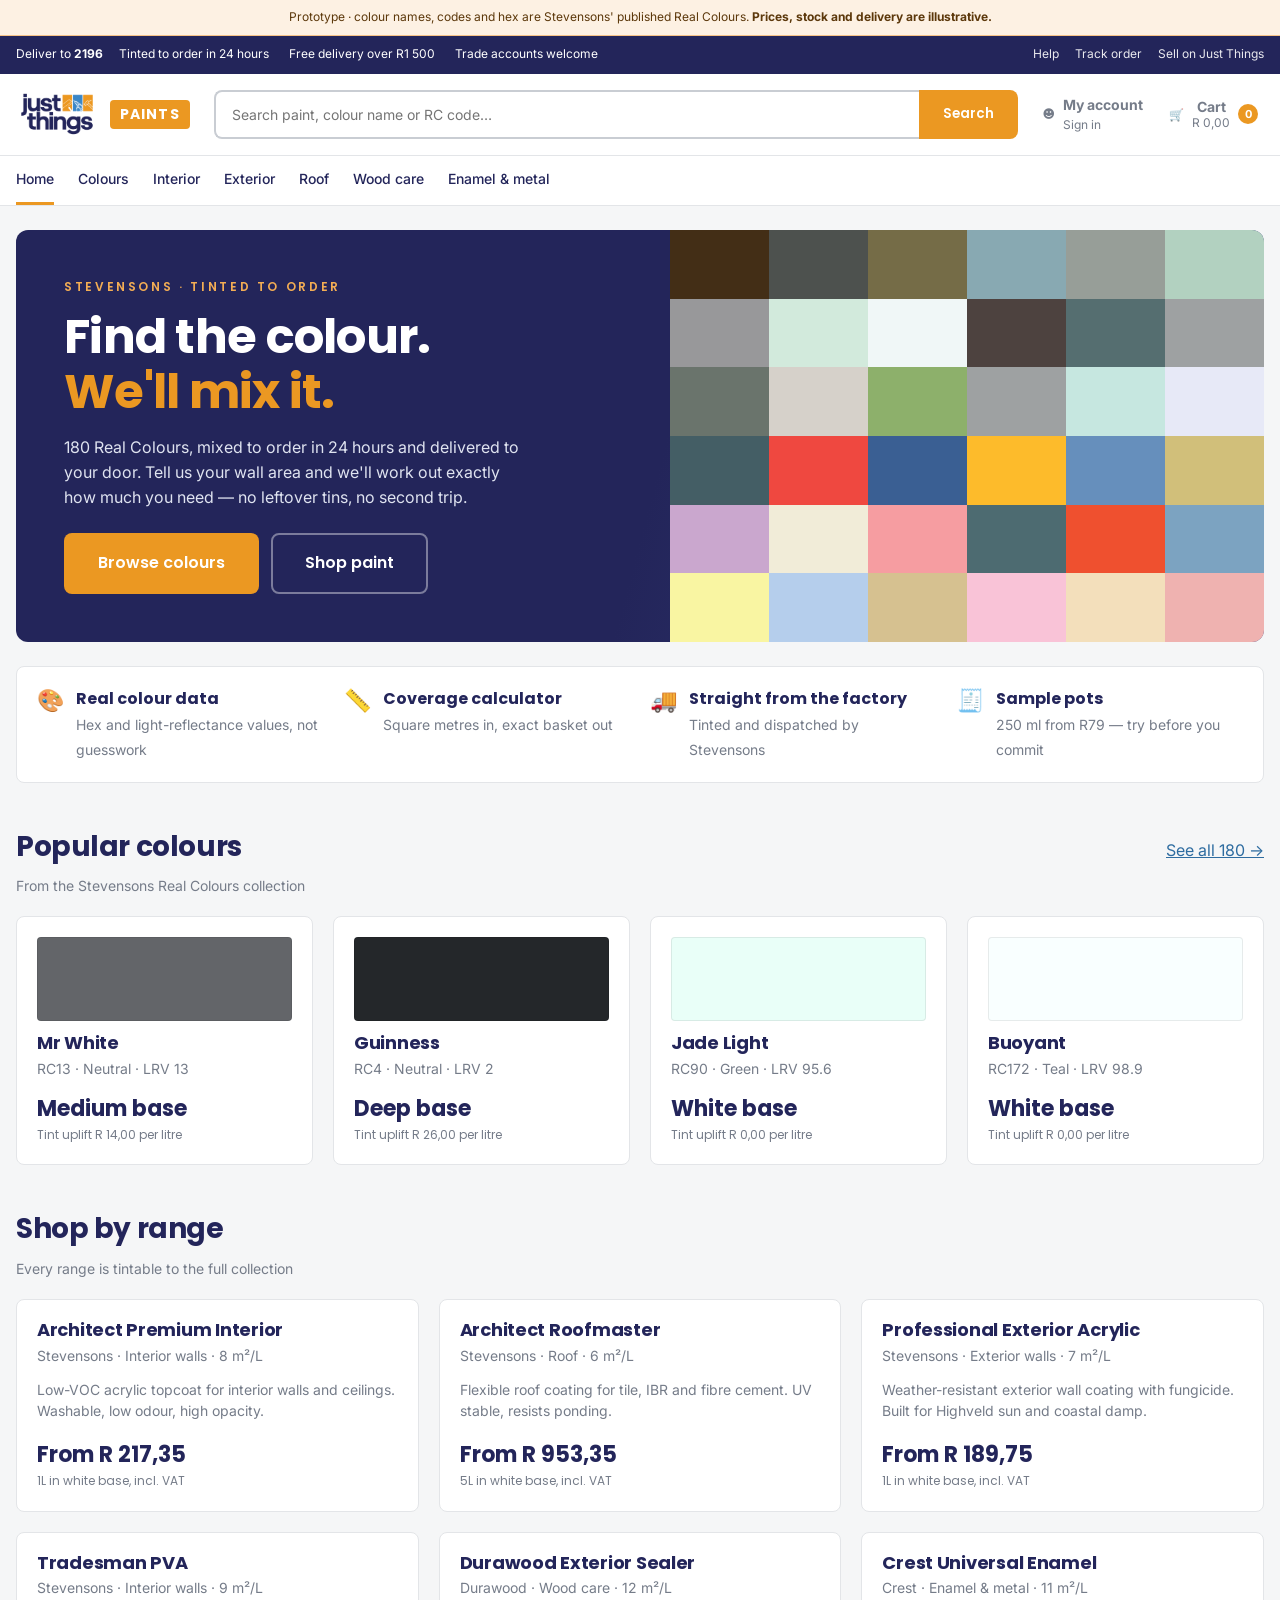
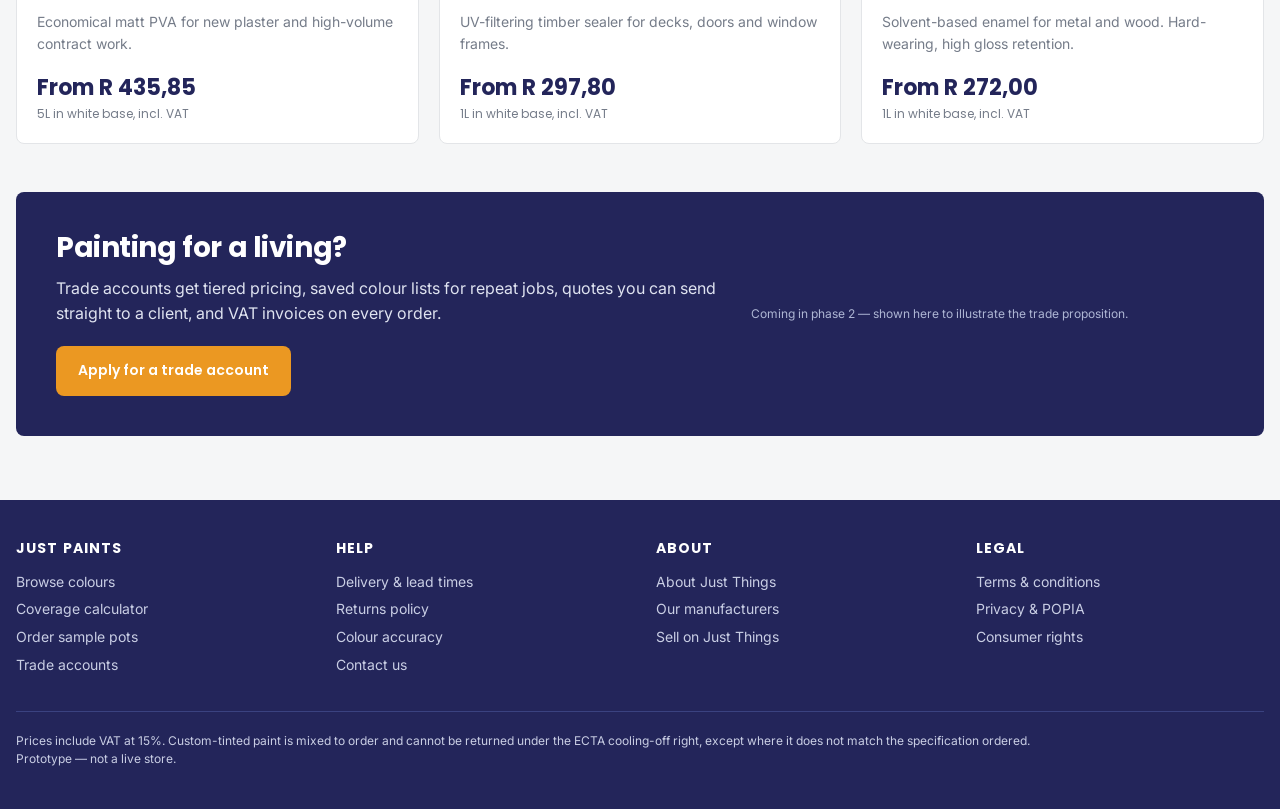
==== prototype/index.html @ ed98efef "Add clickable Just Paints prototype Static storefront, no build step: home, colour browser and a pro" ====
<!DOCTYPE html>
<html lang="en-ZA" data-theme="light">
<head>
<meta charset="utf-8">
<meta name="color-scheme" content="light">
<meta name="viewport" content="width=device-width, initial-scale=1">
<title>Just Paints</title>
<meta name="description" content="Stevensons paint, tinted to order and delivered. Part of Just Things.">
<link rel="preconnect" href="https://fonts.googleapis.com">
<link rel="preconnect" href="https://fonts.gstatic.com" crossorigin>
<link href="https://fonts.googleapis.com/css2?family=Inter:wght@400;500;600&family=Poppins:wght@500;600;700&display=swap" rel="stylesheet">
<link rel="stylesheet" href="css/app.css">
<link rel="stylesheet" href="css/components.css">
</head>
<body>
<div id="jt-header"></div>

<main class="wrap">

  <section class="hero">
    <div class="hero-copy">
      <div class="eyebrow">Stevensons &middot; tinted to order</div>
      <h1>Find the colour.<br><em>We'll mix it.</em></h1>
      <p>180 Real Colours, mixed to order in 24 hours and delivered to your door.
         Tell us your wall area and we'll work out exactly how much you need &mdash;
         no leftover tins, no second trip.</p>
      <div class="row" style="margin-top:var(--jt-space-6)">
        <a class="btn btn-primary btn-lg" href="colours.html">Browse colours</a>
        <a class="btn btn-ghost btn-lg" href="product.html" style="color:#fff;border-color:rgba(255,255,255,.4)">Shop paint</a>
      </div>
    </div>
    <div class="hero-swatches" id="hero-swatches"></div>
  </section>

  <section class="strip">
    <div class="feature"><span class="ico">&#127912;</span><div><strong>Real colour data</strong><span>Hex and light-reflectance values, not guesswork</span></div></div>
    <div class="feature"><span class="ico">&#128207;</span><div><strong>Coverage calculator</strong><span>Square metres in, exact basket out</span></div></div>
    <div class="feature"><span class="ico">&#128666;</span><div><strong>Straight from the factory</strong><span>Tinted and dispatched by Stevensons</span></div></div>
    <div class="feature"><span class="ico">&#129534;</span><div><strong>Sample pots</strong><span>250 ml from R79 &mdash; try before you commit</span></div></div>
  </section>

  <section class="section">
    <div class="section-head">
      <div>
        <h2>Popular colours</h2>
        <p>From the Stevensons Real Colours collection</p>
      </div>
      <a href="colours.html">See all 180 &rarr;</a>
    </div>
    <div class="grid grid-4" id="popular"></div>
  </section>

  <section class="section">
    <div class="section-head">
      <div>
        <h2>Shop by range</h2>
        <p>Every range is tintable to the full collection</p>
      </div>
    </div>
    <div class="grid grid-3" id="ranges"></div>
  </section>

  <section class="section">
    <div class="card" style="background:var(--jt-blue-600);border:0;color:#fff;padding:var(--jt-space-10)">
      <div class="grid" style="grid-template-columns:1.4fr 1fr;gap:var(--jt-space-8);align-items:center">
        <div>
          <h2 style="color:#fff">Painting for a living?</h2>
          <p style="color:#dfe3f0;margin-bottom:var(--jt-space-5)">
            Trade accounts get tiered pricing, saved colour lists for repeat jobs,
            quotes you can send straight to a client, and VAT invoices on every order.
          </p>
          <a class="btn btn-primary" href="#">Apply for a trade account</a>
        </div>
        <div class="xs" style="color:#aeb6d4">
          Coming in phase&nbsp;2 &mdash; shown here to illustrate the trade proposition.
        </div>
      </div>
    </div>
  </section>

</main>

<div id="jt-footer"></div>

<script src="data/colours.js"></script>
<script src="data/catalogue.js"></script>
<script src="js/app.js"></script>
<script>
JT.mount("Home");

// Hero swatch mosaic — a spread across the collection.
(function () {
  const cs = JT.colours();
  const picks = [];
  for (let i = 0; i < 36; i++) picks.push(cs[Math.floor(i * cs.length / 36)]);
  document.getElementById("hero-swatches").innerHTML =
    picks.map(c => `<div style="background:${c.hex}" title="${c.name} ${c.code}"></div>`).join("");
})();

// Popular colours — a hand-picked spread of families.
(function () {
  const wanted = ["RC13", "RC4", "RC90", "RC172", "RC47", "RC120", "RC65", "RC150"];
  const cs = wanted.map(JT.colourByCode).filter(Boolean).slice(0, 4);
  document.getElementById("popular").innerHTML = cs.map(c => `
    <a class="card" href="product.html?colour=${c.code}">
      <div class="tile-swatch" style="background:${c.hex}"></div>
      <h3>${c.name}</h3>
      <p class="meta">${c.code} &middot; ${c.family} &middot; LRV ${c.lrv}</p>
      <div class="price">${JT.BASES[c.tintBase].label}
        <small>Tint uplift ${JT.zar(JT.BASES[c.tintBase].upliftPerLitre)} per litre</small>
      </div>
    </a>`).join("");
})();

// Ranges
(function () {
  document.getElementById("ranges").innerHTML = JT.products().map(p => {
    const pack = p.packs[p.packs.length - 1];
    const from = JT.resolvePrice(p, p.packs[0], p.sheens[0], null);
    return `
    <a class="card" href="product.html?p=${p.id}">
      <h3>${p.name}</h3>
      <p class="meta">${p.brand} &middot; ${p.category} &middot; ${p.coveragePerLitre} m&sup2;/L</p>
      <p class="small muted">${p.blurb}</p>
      <div class="price">From ${JT.zar(from.incVat)}
        <small>${p.packs[0].litres}L in white base, incl. VAT</small>
      </div>
    </a>`;
  }).join("");
})();
</script>
</body>
</html>
---- prototype/css/app.css ----
@import url("tokens.css");

*, *::before, *::after { box-sizing: border-box; }

body {
  margin: 0;
  font-family: var(--jt-font-body);
  font-size: var(--jt-text-base);
  line-height: var(--jt-leading-base);
  color: var(--jt-text);
  background: var(--jt-bg);
  -webkit-font-smoothing: antialiased;
}

h1, h2, h3, h4 {
  font-family: var(--jt-font-display);
  color: var(--jt-text-heading);
  line-height: var(--jt-leading-tight);
  margin: 0 0 var(--jt-space-3);
  letter-spacing: -0.015em;
}
h1 { font-size: var(--jt-text-3xl); }
h2 { font-size: var(--jt-text-2xl); }
h3 { font-size: var(--jt-text-lg); }
p { margin: 0 0 var(--jt-space-4); }
a { color: var(--jt-link); }

.wrap {
  max-width: var(--jt-container);
  margin-inline: auto;
  padding-inline: var(--jt-gutter);
}

/* --- Prototype banner ---------------------------------------------------- */
.proto-note {
  background: var(--jt-gold-50);
  border-bottom: 1px solid var(--jt-gold-200);
  color: var(--jt-gold-800);
  font-size: var(--jt-text-xs);
  padding: var(--jt-space-2) var(--jt-gutter);
  text-align: center;
}

/* --- Header -------------------------------------------------------------- */
.utility {
  background: var(--jt-blue-600);
  color: #fff;
  font-size: var(--jt-text-xs);
}
.utility .wrap { display: flex; gap: var(--jt-space-4); align-items: center; min-height: 38px; flex-wrap: wrap; }
.utility .spacer { margin-left: auto; }
.utility a { color: #fff; text-decoration: none; opacity: .9; }
.utility a:hover { opacity: 1; text-decoration: underline; }
.utility .promo { display: flex; gap: var(--jt-space-5); }

.masthead { background: var(--jt-surface); border-bottom: 1px solid var(--jt-border); }
.masthead .wrap {
  display: flex; align-items: center; gap: var(--jt-space-6);
  padding-block: var(--jt-space-4);
}
.brand { display: flex; align-items: center; gap: var(--jt-space-3); text-decoration: none; flex-shrink: 0; }
.brand img { height: 46px; width: auto; display: block; }
.brand .vertical {
  font-family: var(--jt-font-display); font-weight: 700; font-size: var(--jt-text-sm);
  letter-spacing: .08em; text-transform: uppercase;
  background: var(--jt-gold-400); color: #fff;
  padding: 4px 10px; border-radius: var(--jt-radius-sm);
}

.searchbar { flex: 1; display: flex; min-width: 220px; }
.searchbar input {
  flex: 1; border: 2px solid var(--jt-border-strong); border-right: 0;
  border-radius: var(--jt-radius) 0 0 var(--jt-radius);
  padding: var(--jt-space-3) var(--jt-space-4); font: inherit; font-size: var(--jt-text-sm);
  background: var(--jt-surface); color: var(--jt-text);
}
.searchbar input:focus { outline: 2px solid var(--jt-azure-400); outline-offset: -2px; }
.searchbar button {
  border: 0; background: var(--jt-gold-400); color: #fff; font-weight: 600;
  padding-inline: var(--jt-space-6); border-radius: 0 var(--jt-radius) var(--jt-radius) 0;
  cursor: pointer; font-family: var(--jt-font-display);
}
.searchbar button:hover { background: var(--jt-gold-500); }

.masthead-actions { display: flex; gap: var(--jt-space-5); align-items: center; }
.act { display: flex; gap: var(--jt-space-2); align-items: center; text-decoration: none; color: var(--jt-text); font-size: var(--jt-text-sm); background: none; border: 0; cursor: pointer; font-family: inherit; }
.act strong { display: block; font-size: var(--jt-text-sm); }
.act span { display: block; font-size: var(--jt-text-xs); color: var(--jt-text-muted); }
.act .pill {
  background: var(--jt-gold-400); color: #fff; border-radius: var(--jt-radius-pill);
  min-width: 20px; height: 20px; display: grid; place-items: center;
  font-size: 11px; font-weight: 700; padding-inline: 5px;
}

.mainnav { background: var(--jt-surface); border-bottom: 1px solid var(--jt-border); }
.mainnav .wrap { display: flex; gap: var(--jt-space-6); overflow-x: auto; }
.mainnav a {
  text-decoration: none; color: var(--jt-blue-600); font-weight: 500;
  padding-block: var(--jt-space-3); white-space: nowrap; font-size: var(--jt-text-sm);
  border-bottom: 3px solid transparent;
}
.mainnav a:hover, .mainnav a[aria-current] { border-bottom-color: var(--jt-gold-400); }

/* --- Buttons ------------------------------------------------------------- */
.btn {
  display: inline-flex; align-items: center; justify-content: center; gap: var(--jt-space-2);
  font-family: var(--jt-font-display); font-weight: 600; font-size: var(--jt-text-sm);
  padding: var(--jt-space-3) var(--jt-space-5); border-radius: var(--jt-radius);
  border: 2px solid transparent; cursor: pointer; text-decoration: none;
  transition: background var(--jt-duration) var(--jt-ease);
}
.btn-primary { background: var(--jt-gold-400); color: #fff; }
.btn-primary:hover { background: var(--jt-gold-500); }
.btn-secondary { background: var(--jt-blue-600); color: #fff; }
.btn-secondary:hover { background: var(--jt-blue-700); }
.btn-ghost { background: transparent; color: var(--jt-blue-600); border-color: var(--jt-border-strong); }
.btn-ghost:hover { border-color: var(--jt-blue-600); }
.btn-lg { font-size: var(--jt-text-base); padding: var(--jt-space-4) var(--jt-space-8); }
.btn-block { width: 100%; }
.btn:disabled { opacity: .45; cursor: not-allowed; }

/* --- Hero ---------------------------------------------------------------- */
.hero {
  background: linear-gradient(105deg, var(--jt-blue-600) 0%, var(--jt-blue-600) 52%, var(--jt-blue-500) 100%);
  color: #fff; border-radius: var(--jt-radius-lg); overflow: hidden;
  margin-block: var(--jt-space-6);
  display: grid; grid-template-columns: 1.1fr 1fr; align-items: stretch;
}
.hero-copy { padding: var(--jt-space-12); align-self: center; }
.hero .eyebrow {
  color: var(--jt-gold-300); font-family: var(--jt-font-display); font-weight: 600;
  letter-spacing: .22em; text-transform: uppercase; font-size: var(--jt-text-xs);
  margin-bottom: var(--jt-space-3);
}
.hero h1 { color: #fff; font-size: var(--jt-text-4xl); margin-bottom: var(--jt-space-4); }
.hero h1 em { color: var(--jt-gold-400); font-style: normal; }
.hero p { color: #dfe3f0; max-width: 46ch; }
.hero-swatches { display: grid; grid-template-columns: repeat(6, 1fr); min-height: 340px; }
.hero-swatches div { min-height: 48px; }

/* --- Cards / grid --------------------------------------------------------- */
.section { margin-block: var(--jt-space-12); }
.section-head { display: flex; align-items: baseline; justify-content: space-between; gap: var(--jt-space-4); margin-bottom: var(--jt-space-5); flex-wrap: wrap; }
.section-head p { color: var(--jt-text-muted); margin: 0; font-size: var(--jt-text-sm); }

.grid { display: grid; gap: var(--jt-space-5); }
.grid-3 { grid-template-columns: repeat(3, 1fr); }
.grid-4 { grid-template-columns: repeat(4, 1fr); }

.card {
  background: var(--jt-surface); border: 1px solid var(--jt-border);
  border-radius: var(--jt-radius); padding: var(--jt-space-5);
  text-decoration: none; color: inherit; display: block;
  transition: box-shadow var(--jt-duration) var(--jt-ease), border-color var(--jt-duration) var(--jt-ease);
}
a.card:hover { box-shadow: var(--jt-shadow); border-color: var(--jt-border-strong); }
.card h3 { margin-bottom: var(--jt-space-1); }
.card .meta { color: var(--jt-text-muted); font-size: var(--jt-text-sm); margin: 0 0 var(--jt-space-3); }
.card .price { font-family: var(--jt-font-display); font-weight: 700; font-size: var(--jt-text-xl); color: var(--jt-blue-600); }
.card .price small { font-weight: 400; font-size: var(--jt-text-xs); color: var(--jt-text-muted); display: block; }

.tile-swatch { height: 84px; border-radius: var(--jt-radius-sm); margin-bottom: var(--jt-space-3); border: 1px solid rgb(0 0 0 / .08); }

.feature { display: flex; gap: var(--jt-space-3); align-items: flex-start; }
.feature .ico { font-size: 22px; line-height: 1.2; }
.feature strong { display: block; font-family: var(--jt-font-display); color: var(--jt-blue-600); }
.feature span { font-size: var(--jt-text-sm); color: var(--jt-text-muted); }

.strip {
  background: var(--jt-surface); border: 1px solid var(--jt-border);
  border-radius: var(--jt-radius); padding: var(--jt-space-5);
  display: grid; grid-template-columns: repeat(4, 1fr); gap: var(--jt-space-5);
}

/* --- Footer --------------------------------------------------------------- */
footer.site { background: var(--jt-blue-600); color: #c9cee4; margin-top: var(--jt-space-16); padding-block: var(--jt-space-10); font-size: var(--jt-text-sm); }
footer.site h4 { color: #fff; font-size: var(--jt-text-sm); text-transform: uppercase; letter-spacing: .08em; }
footer.site a { color: #c9cee4; text-decoration: none; display: block; padding-block: 3px; }
footer.site a:hover { color: #fff; }
footer.site .cols { display: grid; grid-template-columns: repeat(4, 1fr); gap: var(--jt-space-8); }
footer.site .legal { border-top: 1px solid var(--jt-blue-500); margin-top: var(--jt-space-8); padding-top: var(--jt-space-5); font-size: var(--jt-text-xs); }

/* --- Utility -------------------------------------------------------------- */
.muted { color: var(--jt-text-muted); }
.small { font-size: var(--jt-text-sm); }
.xs { font-size: var(--jt-text-xs); }
.stack > * + * { margin-top: var(--jt-space-4); }
.row { display: flex; gap: var(--jt-space-3); align-items: center; flex-wrap: wrap; }

.badge {
  display: inline-flex; align-items: center; gap: 6px;
  font-size: var(--jt-text-xs); font-weight: 600;
  padding: 3px 9px; border-radius: var(--jt-radius-pill);
}
.badge-warn { background: var(--jt-gold-50); color: var(--jt-gold-800); border: 1px solid var(--jt-gold-200); }
.badge-ok { background: #e7f5ed; color: #14663a; border: 1px solid #b7e0c8; }
.badge-info { background: var(--jt-azure-50); color: var(--jt-azure-600); border: 1px solid var(--jt-azure-200); }

@media (max-width: 1000px) {
  .grid-4 { grid-template-columns: repeat(2, 1fr); }
  .grid-3 { grid-template-columns: repeat(2, 1fr); }
  .hero { grid-template-columns: 1fr; }
  .hero-copy { padding: var(--jt-space-8); }
  .strip { grid-template-columns: repeat(2, 1fr); }
  footer.site .cols { grid-template-columns: repeat(2, 1fr); }
}
@media (max-width: 640px) {
  .grid-4, .grid-3 { grid-template-columns: 1fr; }
  .hero h1 { font-size: var(--jt-text-2xl); }
  .masthead .wrap { flex-wrap: wrap; }
  .masthead-actions { order: 2; margin-left: auto; }
  .searchbar { order: 3; flex-basis: 100%; }
  .utility .promo { display: none; }
  .hero-swatches { min-height: 160px; }
}
---- prototype/css/components.css ----
/* Cart drawer, colour browser and product configurator */

/* --- Cart drawer ---------------------------------------------------------- */
#cart-backdrop {
  position: fixed; inset: 0; background: rgb(20 23 27 / .45); z-index: 40;
}
#cart-drawer {
  position: fixed; top: 0; right: 0; bottom: 0; width: min(420px, 100vw);
  background: var(--jt-surface); z-index: 50; display: flex; flex-direction: column;
  box-shadow: var(--jt-shadow-lg);
}
#cart-drawer[hidden], #cart-backdrop[hidden] { display: none; }
.cart-head {
  display: flex; align-items: center; justify-content: space-between;
  padding: var(--jt-space-5); border-bottom: 1px solid var(--jt-border);
}
.cart-head h3 { margin: 0; }
.cart-close {
  background: none; border: 0; font-size: 28px; line-height: 1;
  color: var(--jt-text-muted); cursor: pointer; padding: 0 var(--jt-space-2);
}
#cart-body { flex: 1; overflow-y: auto; }
.cart-line {
  display: flex; gap: var(--jt-space-3); padding: var(--jt-space-4) var(--jt-space-5);
  border-bottom: 1px solid var(--jt-border);
}
.cart-sw {
  width: 44px; height: 44px; border-radius: var(--jt-radius-sm);
  border: 1px solid rgb(0 0 0 / .12); flex-shrink: 0;
}
.cart-foot { padding: var(--jt-space-5); border-top: 1px solid var(--jt-border); }
.cart-foot .row { margin-bottom: var(--jt-space-2); }
.linkish {
  background: none; border: 0; color: var(--jt-link); cursor: pointer;
  padding: 0; text-decoration: underline; font-family: inherit;
}

/* --- Colour browser ------------------------------------------------------- */
.colour-layout { display: grid; grid-template-columns: var(--jt-sidebar) 1fr; gap: var(--jt-space-8); align-items: start; }
.filters {
  background: var(--jt-surface); border: 1px solid var(--jt-border);
  border-radius: var(--jt-radius); padding: var(--jt-space-5);
  position: sticky; top: var(--jt-space-4);
}
.filters h4 { font-size: var(--jt-text-xs); text-transform: uppercase; letter-spacing: .08em; color: var(--jt-text-muted); margin-bottom: var(--jt-space-3); }
.filters + * { min-width: 0; }
.filter-group { margin-bottom: var(--jt-space-6); }
.chip {
  display: inline-flex; align-items: center; gap: 6px;
  border: 1px solid var(--jt-border-strong); background: var(--jt-surface);
  border-radius: var(--jt-radius-pill); padding: 5px 11px;
  font-size: var(--jt-text-xs); cursor: pointer; margin: 0 4px 6px 0;
  font-family: inherit; color: var(--jt-text);
}
.chip[aria-pressed="true"] { background: var(--jt-blue-600); border-color: var(--jt-blue-600); color: #fff; }
.chip .dot { width: 10px; height: 10px; border-radius: 50%; border: 1px solid rgb(0 0 0 / .15); }

.swatch-grid { display: grid; grid-template-columns: repeat(auto-fill, minmax(150px, 1fr)); gap: var(--jt-space-4); }
.swatch {
  border: 0; padding: 0; background: none; cursor: pointer; text-align: left;
  border-radius: var(--jt-radius); overflow: hidden; font-family: inherit;
  box-shadow: 0 0 0 1px var(--jt-border);
  transition: transform var(--jt-duration) var(--jt-ease), box-shadow var(--jt-duration) var(--jt-ease);
}
.swatch:hover { transform: translateY(-2px); box-shadow: var(--jt-shadow); }
.swatch .fill { height: 108px; display: flex; align-items: flex-end; padding: var(--jt-space-2); }
.swatch .lrv { font-size: 10px; opacity: .75; letter-spacing: .04em; }
.swatch .label { background: var(--jt-surface); padding: var(--jt-space-3); }
.swatch .label strong { display: block; font-size: var(--jt-text-sm); color: var(--jt-text-heading); font-family: var(--jt-font-display); }
.swatch .label span { font-size: var(--jt-text-xs); color: var(--jt-text-muted); }

.rangebar { display: flex; align-items: center; gap: var(--jt-space-3); }
.rangebar input[type="range"] { flex: 1; }

.search-input {
  width: 100%; border: 2px solid var(--jt-border-strong); border-radius: var(--jt-radius);
  padding: var(--jt-space-3); font: inherit; font-size: var(--jt-text-sm);
  background: var(--jt-surface); color: var(--jt-text);
}
.search-input:focus { outline: 2px solid var(--jt-azure-400); outline-offset: -2px; }

/* --- Product page --------------------------------------------------------- */
.pdp { display: grid; grid-template-columns: 1.05fr 1fr; gap: var(--jt-space-10); align-items: start; }
.tin {
  border-radius: var(--jt-radius-lg); overflow: hidden; border: 1px solid var(--jt-border);
  background: var(--jt-surface);
}
.tin .preview {
  aspect-ratio: 4 / 3; display: grid; place-items: center; position: relative;
  transition: background var(--jt-duration) var(--jt-ease);
}
.tin .preview .can {
  width: 46%; aspect-ratio: 3 / 4; border-radius: 10px;
  background: rgb(255 255 255 / .92); box-shadow: 0 12px 34px rgb(0 0 0 / .22);
  display: flex; flex-direction: column; justify-content: space-between; padding: 14px;
}
.tin .preview .can .lid { height: 14px; border-radius: 4px; }
.tin .preview .can .face { font-family: var(--jt-font-display); color: var(--jt-blue-600); }
.tin .preview .can .face b { display: block; font-size: 15px; line-height: 1.2; }
.tin .preview .can .face span { font-size: 11px; color: var(--jt-text-muted); }
.tin .caption { padding: var(--jt-space-4); border-top: 1px solid var(--jt-border); }

.opts { display: flex; gap: var(--jt-space-2); flex-wrap: wrap; }
.opt {
  border: 2px solid var(--jt-border); background: var(--jt-surface);
  border-radius: var(--jt-radius); padding: var(--jt-space-3) var(--jt-space-4);
  cursor: pointer; font-family: var(--jt-font-display); font-size: var(--jt-text-sm);
  color: var(--jt-text); min-width: 78px; text-align: center;
}
.opt small { display: block; font-family: var(--jt-font-body); font-weight: 400; font-size: var(--jt-text-xs); color: var(--jt-text-muted); }
.opt[aria-pressed="true"] { border-color: var(--jt-blue-600); background: var(--jt-blue-50); }
.opt:hover { border-color: var(--jt-border-strong); }

.field-label {
  font-family: var(--jt-font-display); font-weight: 600; font-size: var(--jt-text-sm);
  color: var(--jt-text-heading); display: block; margin-bottom: var(--jt-space-2);
}

.colour-picker {
  display: flex; align-items: center; gap: var(--jt-space-4);
  border: 2px solid var(--jt-border); border-radius: var(--jt-radius);
  padding: var(--jt-space-3); background: var(--jt-surface); width: 100%;
  cursor: pointer; font-family: inherit; text-align: left; color: var(--jt-text);
}
.colour-picker:hover { border-color: var(--jt-border-strong); }
.colour-picker .sw { width: 52px; height: 52px; border-radius: var(--jt-radius-sm); border: 1px solid rgb(0 0 0 / .12); flex-shrink: 0; }
.colour-picker .name { flex: 1; }
.colour-picker .name strong { display: block; font-family: var(--jt-font-display); }

.pricebox {
  background: var(--jt-surface); border: 1px solid var(--jt-border);
  border-radius: var(--jt-radius); padding: var(--jt-space-5);
}
.pricebox .big {
  font-family: var(--jt-font-display); font-weight: 700; font-size: var(--jt-text-3xl);
  color: var(--jt-blue-600); line-height: 1.1;
}
.breakdown { width: 100%; border-collapse: collapse; font-size: var(--jt-text-sm); margin-top: var(--jt-space-3); }
.breakdown td { padding: 5px 0; color: var(--jt-text-muted); }
.breakdown td:last-child { text-align: right; color: var(--jt-text); font-variant-numeric: tabular-nums; }
.breakdown tr.total td { border-top: 1px solid var(--jt-border); padding-top: var(--jt-space-3); font-weight: 600; color: var(--jt-text); }

.calc {
  background: var(--jt-azure-50); border: 1px solid var(--jt-azure-200);
  border-radius: var(--jt-radius); padding: var(--jt-space-5);
}
.calc h3 { color: var(--jt-azure-600); }
.calc-inputs { display: grid; grid-template-columns: 1fr 1fr; gap: var(--jt-space-3); }
.calc input, .calc select {
  width: 100%; border: 1px solid var(--jt-azure-200); border-radius: var(--jt-radius-sm);
  padding: var(--jt-space-2) var(--jt-space-3); font: inherit; font-size: var(--jt-text-sm);
  background: #fff; color: var(--jt-n-800);
}
.calc-result {
  background: #fff; border-radius: var(--jt-radius-sm); padding: var(--jt-space-4);
  margin-top: var(--jt-space-4); font-size: var(--jt-text-sm); color: var(--jt-n-800);
}
.calc-result strong { font-family: var(--jt-font-display); }

/* --- Colour modal ---------------------------------------------------------- */
#colour-modal {
  position: fixed; inset: 0; z-index: 60; display: grid; place-items: center;
  padding: var(--jt-gutter); background: rgb(20 23 27 / .5);
}
#colour-modal[hidden] { display: none; }
.modal-panel {
  background: var(--jt-surface); border-radius: var(--jt-radius-lg);
  width: min(960px, 100%); max-height: 88vh; display: flex; flex-direction: column;
  box-shadow: var(--jt-shadow-lg); overflow: hidden;
}
.modal-head { padding: var(--jt-space-5); border-bottom: 1px solid var(--jt-border); display: flex; gap: var(--jt-space-4); align-items: center; }
.modal-body { overflow-y: auto; padding: var(--jt-space-5); }

@media (max-width: 1000px) {
  .pdp { grid-template-columns: 1fr; }
  .colour-layout { grid-template-columns: 1fr; }
  .filters { position: static; }
}
@media (max-width: 640px) {
  .calc-inputs { grid-template-columns: 1fr; }
  .swatch-grid { grid-template-columns: repeat(auto-fill, minmax(120px, 1fr)); }
}
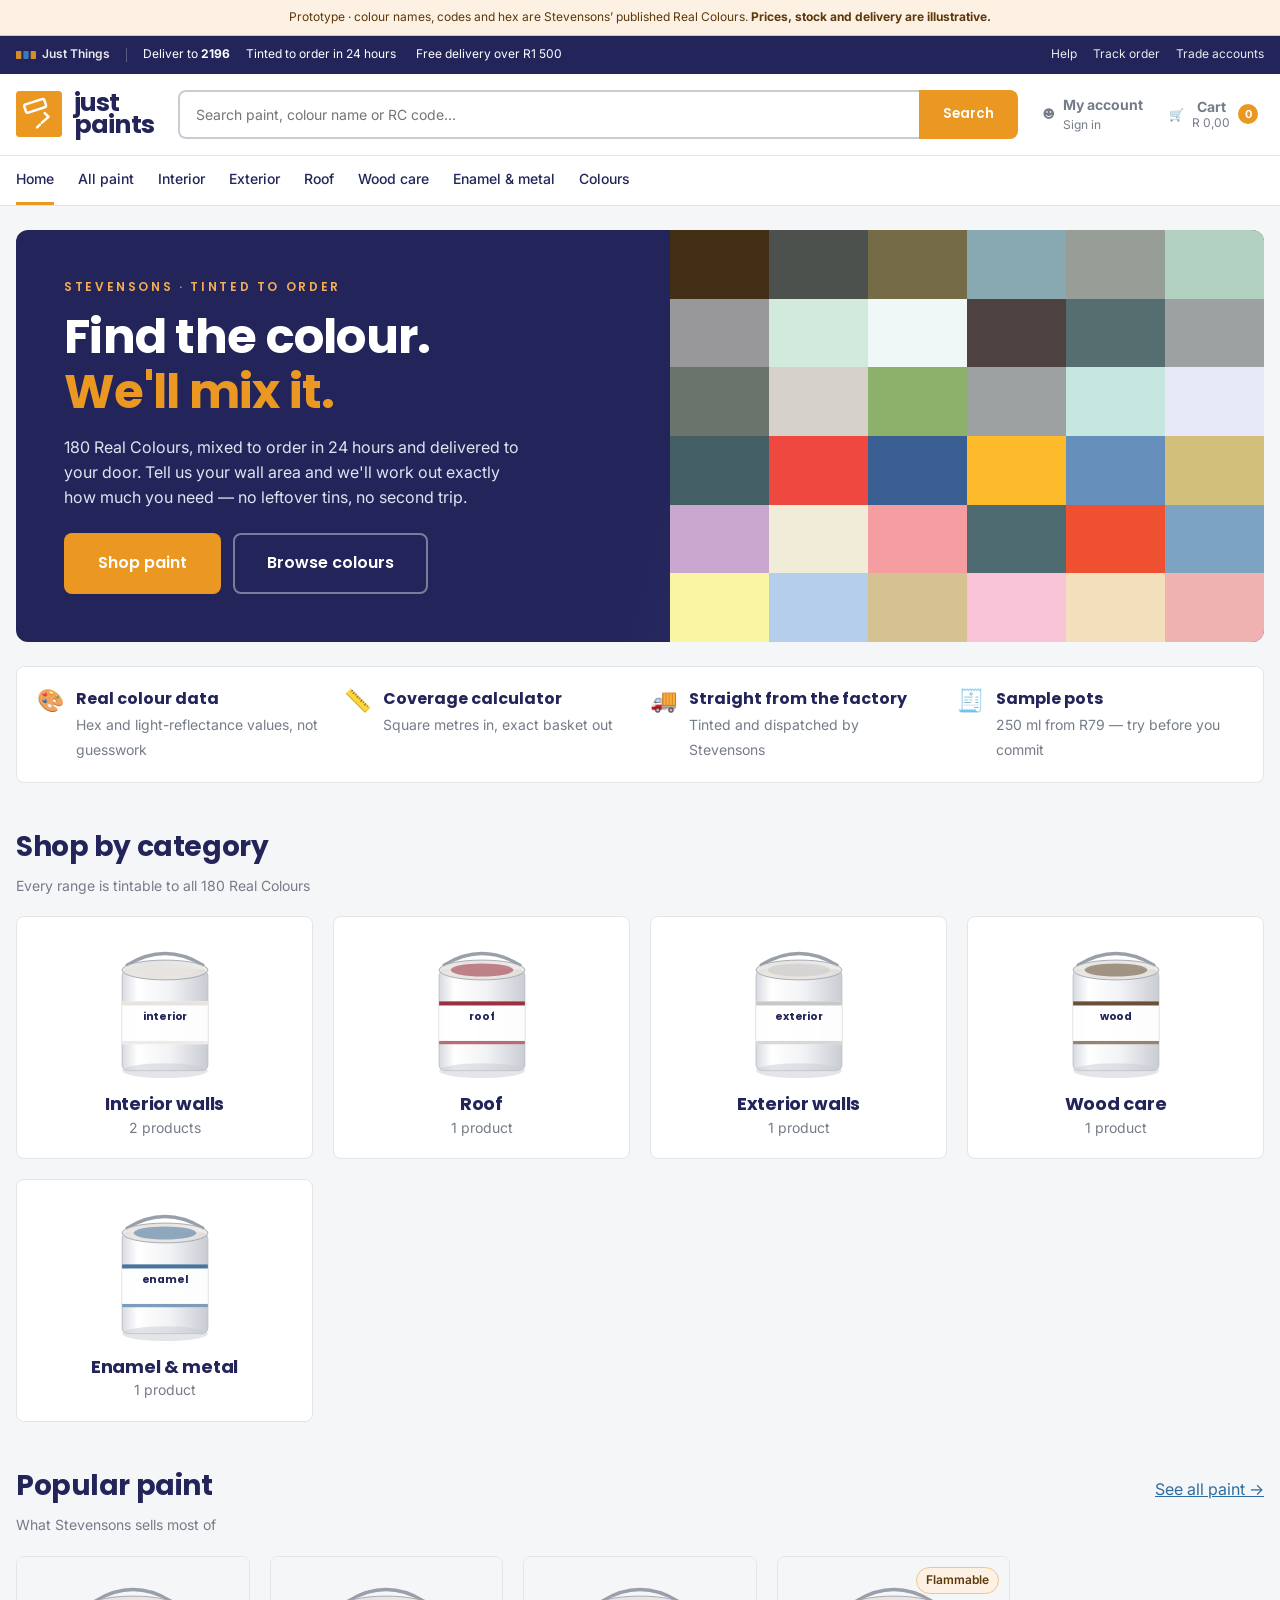
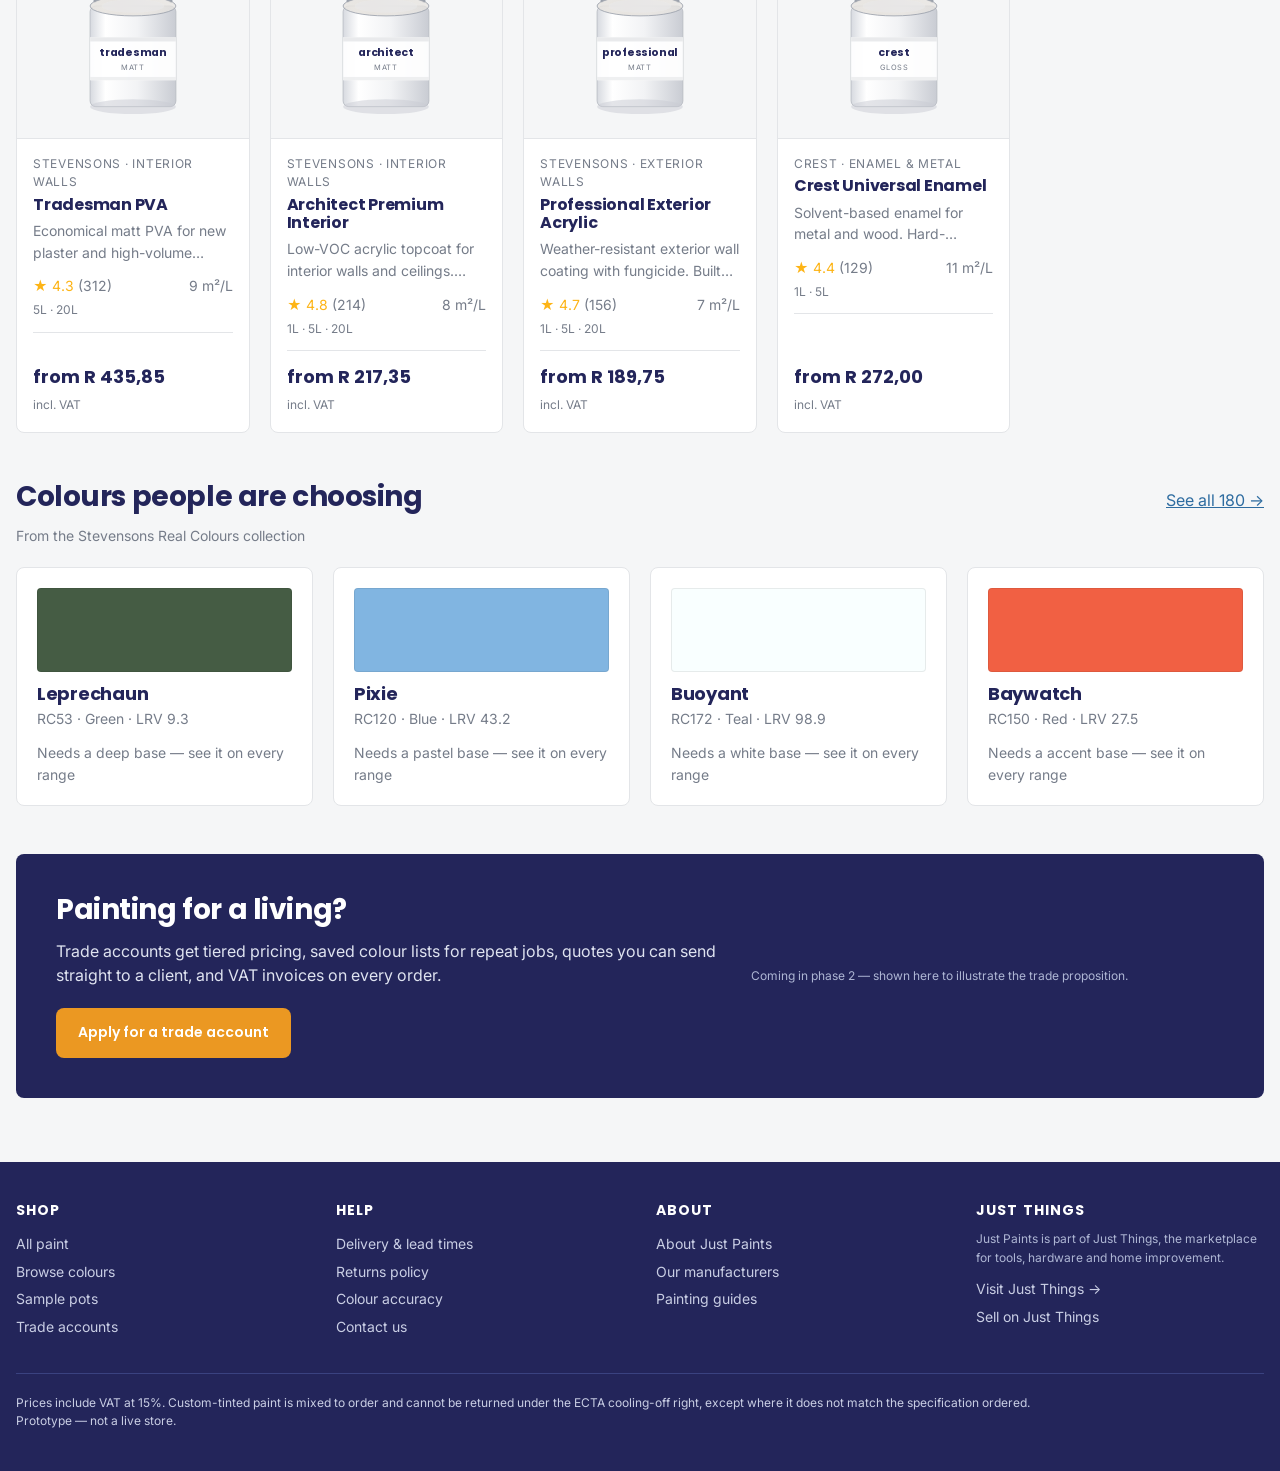
==== commit 6304343f: "Give Just Paints its own identity and add a real product catalogue Just Paints is a storefront brand" ====
--- a/prototype/index.html
+++ b/prototype/index.html
@@ -25,8 +25,8 @@
          Tell us your wall area and we'll work out exactly how much you need &mdash;
          no leftover tins, no second trip.</p>
       <div class="row" style="margin-top:var(--jt-space-6)">
-        <a class="btn btn-primary btn-lg" href="colours.html">Browse colours</a>
-        <a class="btn btn-ghost btn-lg" href="product.html" style="color:#fff;border-color:rgba(255,255,255,.4)">Shop paint</a>
+        <a class="btn btn-primary btn-lg" href="products.html">Shop paint</a>
+        <a class="btn btn-ghost btn-lg" href="colours.html" style="color:#fff;border-color:rgba(255,255,255,.4)">Browse colours</a>
       </div>
     </div>
     <div class="hero-swatches" id="hero-swatches"></div>
@@ -42,22 +42,33 @@
   <section class="section">
     <div class="section-head">
       <div>
-        <h2>Popular colours</h2>
+        <h2>Shop by category</h2>
+        <p>Every range is tintable to all 180 Real Colours</p>
+      </div>
+    </div>
+    <div class="grid grid-4" id="categories"></div>
+  </section>
+
+  <section class="section">
+    <div class="section-head">
+      <div>
+        <h2>Popular paint</h2>
+        <p>What Stevensons sells most of</p>
+      </div>
+      <a href="products.html">See all paint &rarr;</a>
+    </div>
+    <div class="product-grid" id="featured"></div>
+  </section>
+
+  <section class="section">
+    <div class="section-head">
+      <div>
+        <h2>Colours people are choosing</h2>
         <p>From the Stevensons Real Colours collection</p>
       </div>
       <a href="colours.html">See all 180 &rarr;</a>
     </div>
     <div class="grid grid-4" id="popular"></div>
-  </section>
-
-  <section class="section">
-    <div class="section-head">
-      <div>
-        <h2>Shop by range</h2>
-        <p>Every range is tintable to the full collection</p>
-      </div>
-    </div>
-    <div class="grid grid-3" id="ranges"></div>
   </section>
 
   <section class="section">
@@ -97,36 +108,44 @@
     picks.map(c => `<div style="background:${c.hex}" title="${c.name} ${c.code}"></div>`).join("");
 })();
 
-// Popular colours — a hand-picked spread of families.
+// Categories, each illustrated with a tin in a representative colour.
 (function () {
-  const wanted = ["RC13", "RC4", "RC90", "RC172", "RC47", "RC120", "RC65", "RC150"];
-  const cs = wanted.map(JT.colourByCode).filter(Boolean).slice(0, 4);
+  const swatch = { "Interior walls": "RC75", "Exterior walls": "RC85", "Roof": "RC140",
+                   "Wood care": "RC19", "Enamel & metal": "RC102" };
+  document.getElementById("categories").innerHTML = JT.categories().map(cat => {
+    const count = JT.products().filter(p => p.category === cat).length;
+    const c = JT.colourByCode(swatch[cat]);
+    return `
+    <a class="card" href="products.html?category=${encodeURIComponent(cat)}" style="text-align:center">
+      <div style="display:grid;place-items:center;margin-bottom:var(--jt-space-2)">
+        ${JT.tinSvg(c ? c.hex : null, { label: cat.split(" ")[0].toLowerCase() })}
+      </div>
+      <h3 style="margin-bottom:2px">${cat}</h3>
+      <p class="meta" style="margin:0">${count} product${count === 1 ? "" : "s"}</p>
+    </a>`;
+  }).join("");
+})();
+
+// Featured products — real product cards.
+(function () {
+  const featured = [...JT.products()].sort((a, b) => b.reviews - a.reviews).slice(0, 4);
+  document.getElementById("featured").innerHTML =
+    featured.map(p => JT.productCard(p, null)).join("");
+})();
+
+// Popular colours — these link into the catalogue filtered to that colour.
+(function () {
+  const wanted = ["RC53", "RC120", "RC172", "RC150"];
+  const cs = wanted.map(JT.colourByCode).filter(Boolean);
   document.getElementById("popular").innerHTML = cs.map(c => `
-    <a class="card" href="product.html?colour=${c.code}">
+    <a class="card" href="products.html?colour=${c.code}">
       <div class="tile-swatch" style="background:${c.hex}"></div>
       <h3>${c.name}</h3>
       <p class="meta">${c.code} &middot; ${c.family} &middot; LRV ${c.lrv}</p>
-      <div class="price">${JT.BASES[c.tintBase].label}
-        <small>Tint uplift ${JT.zar(JT.BASES[c.tintBase].upliftPerLitre)} per litre</small>
-      </div>
+      <p class="small muted" style="margin:0">
+        Needs a ${c.tintBase.toLowerCase()} base &mdash; see it on every range
+      </p>
     </a>`).join("");
-})();
-
-// Ranges
-(function () {
-  document.getElementById("ranges").innerHTML = JT.products().map(p => {
-    const pack = p.packs[p.packs.length - 1];
-    const from = JT.resolvePrice(p, p.packs[0], p.sheens[0], null);
-    return `
-    <a class="card" href="product.html?p=${p.id}">
-      <h3>${p.name}</h3>
-      <p class="meta">${p.brand} &middot; ${p.category} &middot; ${p.coveragePerLitre} m&sup2;/L</p>
-      <p class="small muted">${p.blurb}</p>
-      <div class="price">From ${JT.zar(from.incVat)}
-        <small>${p.packs[0].litres}L in white base, incl. VAT</small>
-      </div>
-    </a>`;
-  }).join("");
 })();
 </script>
 </body>
--- a/prototype/css/components.css
+++ b/prototype/css/components.css
@@ -89,15 +89,7 @@
   aspect-ratio: 4 / 3; display: grid; place-items: center; position: relative;
   transition: background var(--jt-duration) var(--jt-ease);
 }
-.tin .preview .can {
-  width: 46%; aspect-ratio: 3 / 4; border-radius: 10px;
-  background: rgb(255 255 255 / .92); box-shadow: 0 12px 34px rgb(0 0 0 / .22);
-  display: flex; flex-direction: column; justify-content: space-between; padding: 14px;
-}
-.tin .preview .can .lid { height: 14px; border-radius: 4px; }
-.tin .preview .can .face { font-family: var(--jt-font-display); color: var(--jt-blue-600); }
-.tin .preview .can .face b { display: block; font-size: 15px; line-height: 1.2; }
-.tin .preview .can .face span { font-size: 11px; color: var(--jt-text-muted); }
+.tin .preview .tin-art { max-width: 46%; filter: drop-shadow(0 12px 24px rgb(0 0 0 / .25)); }
 .tin .caption { padding: var(--jt-space-4); border-top: 1px solid var(--jt-border); }
 
 .opts { display: flex; gap: var(--jt-space-2); flex-wrap: wrap; }
@@ -171,6 +163,96 @@
 .modal-head { padding: var(--jt-space-5); border-bottom: 1px solid var(--jt-border); display: flex; gap: var(--jt-space-4); align-items: center; }
 .modal-body { overflow-y: auto; padding: var(--jt-space-5); }
 
+/* --- Just Paints lockup ----------------------------------------------------
+   Just Paints is its own storefront brand. Just Things is the parent
+   marketplace and lives in the utility bar and the footer, never as a prefix. */
+.brand { gap: var(--jt-space-3); }
+.brand-tile { width: 46px; height: 46px; flex-shrink: 0; }
+.brand-tile svg { width: 100%; height: 100%; display: block; border-radius: 3px; }
+.brand-word {
+  display: flex; flex-direction: column;
+  font-family: var(--jt-font-display); font-weight: 700;
+  font-size: 25px; line-height: 0.88; letter-spacing: -0.035em;
+  color: var(--jt-blue-600); text-transform: lowercase;
+}
+
+.parent-link {
+  display: inline-flex; align-items: center; gap: 6px;
+  font-weight: 600; opacity: .85;
+}
+.parent-link svg { width: 20px; height: 8px; display: block; }
+.parent-link:hover { opacity: 1; }
+.utility-divider {
+  width: 1px; height: 14px; background: rgb(255 255 255 / .25);
+}
+
+/* --- Product grid ----------------------------------------------------------- */
+.product-grid {
+  display: grid; gap: var(--jt-space-5);
+  grid-template-columns: repeat(auto-fill, minmax(230px, 1fr));
+}
+
+.product-card {
+  display: flex; flex-direction: column;
+  background: var(--jt-surface); border: 1px solid var(--jt-border);
+  border-radius: var(--jt-radius); overflow: hidden;
+  text-decoration: none; color: inherit;
+  transition: box-shadow var(--jt-duration) var(--jt-ease), border-color var(--jt-duration) var(--jt-ease);
+}
+.product-card:hover { box-shadow: var(--jt-shadow); border-color: var(--jt-border-strong); }
+
+.product-art {
+  position: relative; background: var(--jt-n-50);
+  border-bottom: 1px solid var(--jt-border);
+  display: grid; place-items: center; padding: var(--jt-space-4);
+}
+.product-art .art-flag { position: absolute; top: 10px; right: 10px; }
+
+.tin-art { width: 100%; max-width: 132px; height: auto; display: block; }
+.tin-label {
+  font-family: var(--jt-font-display); font-size: 13px; font-weight: 700;
+  fill: var(--jt-blue-600); text-transform: lowercase; letter-spacing: -0.02em;
+}
+.tin-sub {
+  font-family: var(--jt-font-body); font-size: 9px; fill: var(--jt-n-500);
+  letter-spacing: .08em; text-transform: uppercase;
+}
+
+.product-body { padding: var(--jt-space-4); display: flex; flex-direction: column; flex: 1; }
+.product-brand {
+  font-size: var(--jt-text-xs); color: var(--jt-text-muted);
+  text-transform: uppercase; letter-spacing: .06em;
+}
+.product-card h3 { font-size: var(--jt-text-base); margin: 4px 0 6px; }
+.product-blurb {
+  font-size: var(--jt-text-sm); color: var(--jt-text-muted);
+  margin: 0 0 var(--jt-space-3);
+  display: -webkit-box; -webkit-line-clamp: 2; -webkit-box-orient: vertical; overflow: hidden;
+}
+.product-meta {
+  display: flex; justify-content: space-between; gap: var(--jt-space-2);
+  font-size: var(--jt-text-sm); color: var(--jt-star);
+}
+.product-meta .muted { color: var(--jt-text-muted); }
+.product-sizes {
+  font-size: var(--jt-text-xs); margin-top: 4px;
+  padding-bottom: var(--jt-space-3); border-bottom: 1px solid var(--jt-border);
+}
+.product-price { margin-top: auto; padding-top: var(--jt-space-3); }
+.product-price strong {
+  display: block; font-family: var(--jt-font-display);
+  font-size: var(--jt-text-lg); color: var(--jt-blue-600);
+}
+
+.inline-select {
+  border: 1px solid var(--jt-border-strong); border-radius: var(--jt-radius-sm);
+  padding: 4px 8px; font: inherit; font-size: var(--jt-text-sm);
+  background: var(--jt-surface); color: var(--jt-text); margin-left: 6px;
+}
+
+.colour-picker.compact { padding: var(--jt-space-2); gap: var(--jt-space-3); }
+.colour-picker.compact .sw { width: 38px; height: 38px; }
+
 @media (max-width: 1000px) {
   .pdp { grid-template-columns: 1fr; }
   .colour-layout { grid-template-columns: 1fr; }
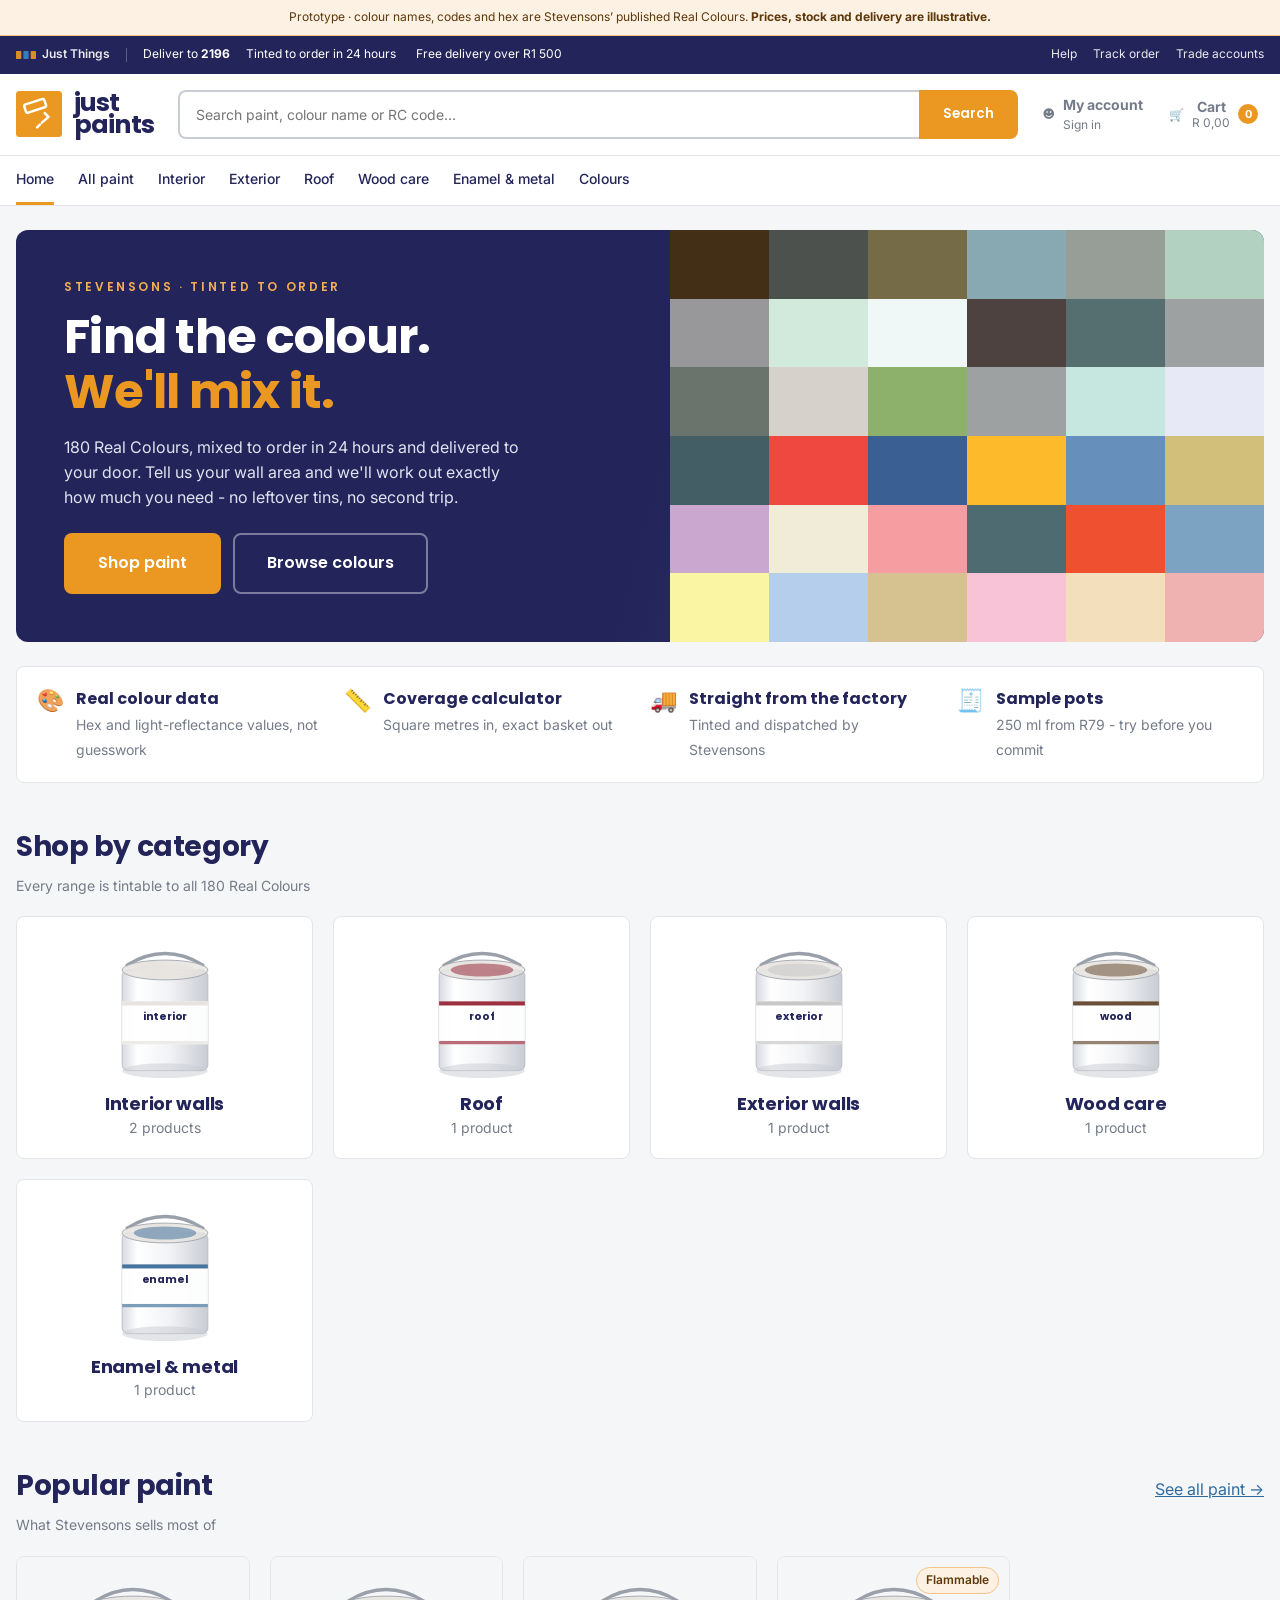
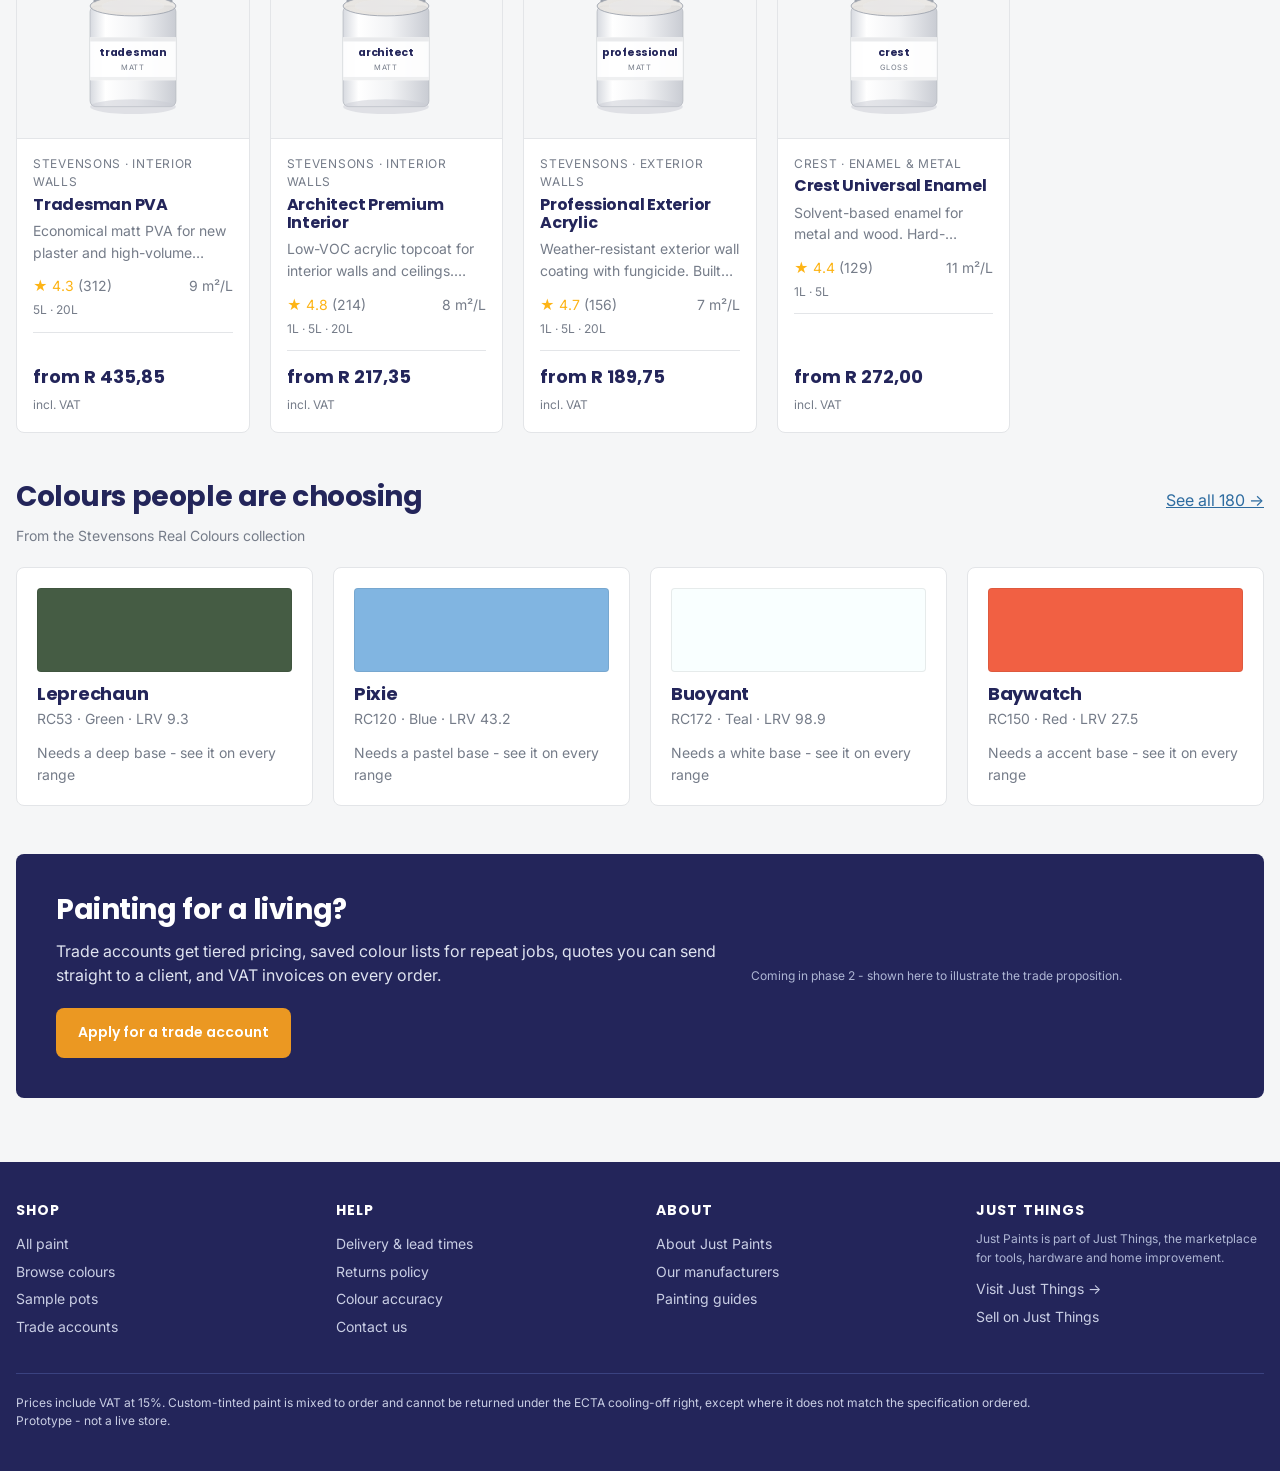
==== commit 2277f7c8: "Replace &mdash; entities with hyphens in prototype The earlier em-dash normalisation only touched li" ====
--- a/prototype/index.html
+++ b/prototype/index.html
@@ -22,7 +22,7 @@
       <div class="eyebrow">Stevensons &middot; tinted to order</div>
       <h1>Find the colour.<br><em>We'll mix it.</em></h1>
       <p>180 Real Colours, mixed to order in 24 hours and delivered to your door.
-         Tell us your wall area and we'll work out exactly how much you need &mdash;
+         Tell us your wall area and we'll work out exactly how much you need -
          no leftover tins, no second trip.</p>
       <div class="row" style="margin-top:var(--jt-space-6)">
         <a class="btn btn-primary btn-lg" href="products.html">Shop paint</a>
@@ -36,7 +36,7 @@
     <div class="feature"><span class="ico">&#127912;</span><div><strong>Real colour data</strong><span>Hex and light-reflectance values, not guesswork</span></div></div>
     <div class="feature"><span class="ico">&#128207;</span><div><strong>Coverage calculator</strong><span>Square metres in, exact basket out</span></div></div>
     <div class="feature"><span class="ico">&#128666;</span><div><strong>Straight from the factory</strong><span>Tinted and dispatched by Stevensons</span></div></div>
-    <div class="feature"><span class="ico">&#129534;</span><div><strong>Sample pots</strong><span>250 ml from R79 &mdash; try before you commit</span></div></div>
+    <div class="feature"><span class="ico">&#129534;</span><div><strong>Sample pots</strong><span>250 ml from R79 - try before you commit</span></div></div>
   </section>
 
   <section class="section">
@@ -83,7 +83,7 @@
           <a class="btn btn-primary" href="#">Apply for a trade account</a>
         </div>
         <div class="xs" style="color:#aeb6d4">
-          Coming in phase&nbsp;2 &mdash; shown here to illustrate the trade proposition.
+          Coming in phase&nbsp;2 - shown here to illustrate the trade proposition.
         </div>
       </div>
     </div>
@@ -99,7 +99,7 @@
 <script>
 JT.mount("Home");
 
-// Hero swatch mosaic — a spread across the collection.
+// Hero swatch mosaic - a spread across the collection.
 (function () {
   const cs = JT.colours();
   const picks = [];
@@ -126,14 +126,14 @@
   }).join("");
 })();
 
-// Featured products — real product cards.
+// Featured products - real product cards.
 (function () {
   const featured = [...JT.products()].sort((a, b) => b.reviews - a.reviews).slice(0, 4);
   document.getElementById("featured").innerHTML =
     featured.map(p => JT.productCard(p, null)).join("");
 })();
 
-// Popular colours — these link into the catalogue filtered to that colour.
+// Popular colours - these link into the catalogue filtered to that colour.
 (function () {
   const wanted = ["RC53", "RC120", "RC172", "RC150"];
   const cs = wanted.map(JT.colourByCode).filter(Boolean);
@@ -143,7 +143,7 @@
       <h3>${c.name}</h3>
       <p class="meta">${c.code} &middot; ${c.family} &middot; LRV ${c.lrv}</p>
       <p class="small muted" style="margin:0">
-        Needs a ${c.tintBase.toLowerCase()} base &mdash; see it on every range
+        Needs a ${c.tintBase.toLowerCase()} base - see it on every range
       </p>
     </a>`).join("");
 })();
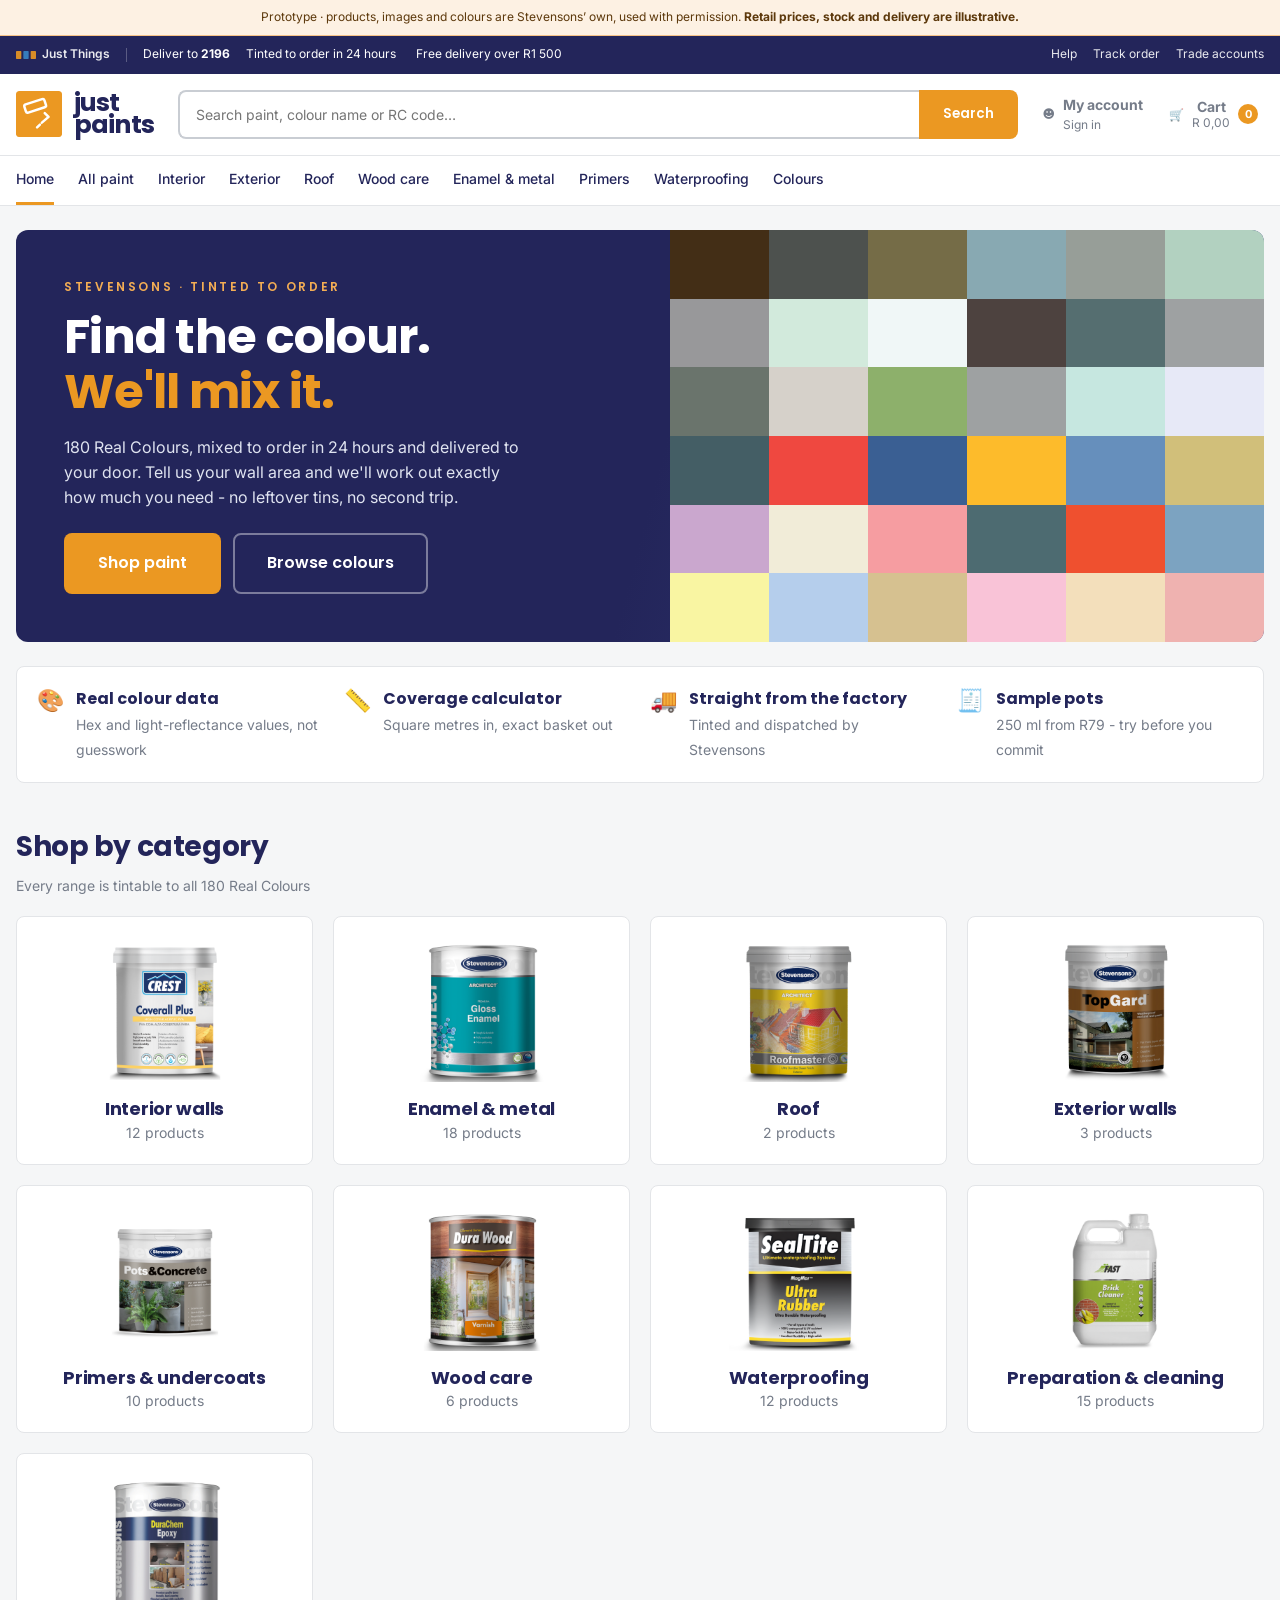
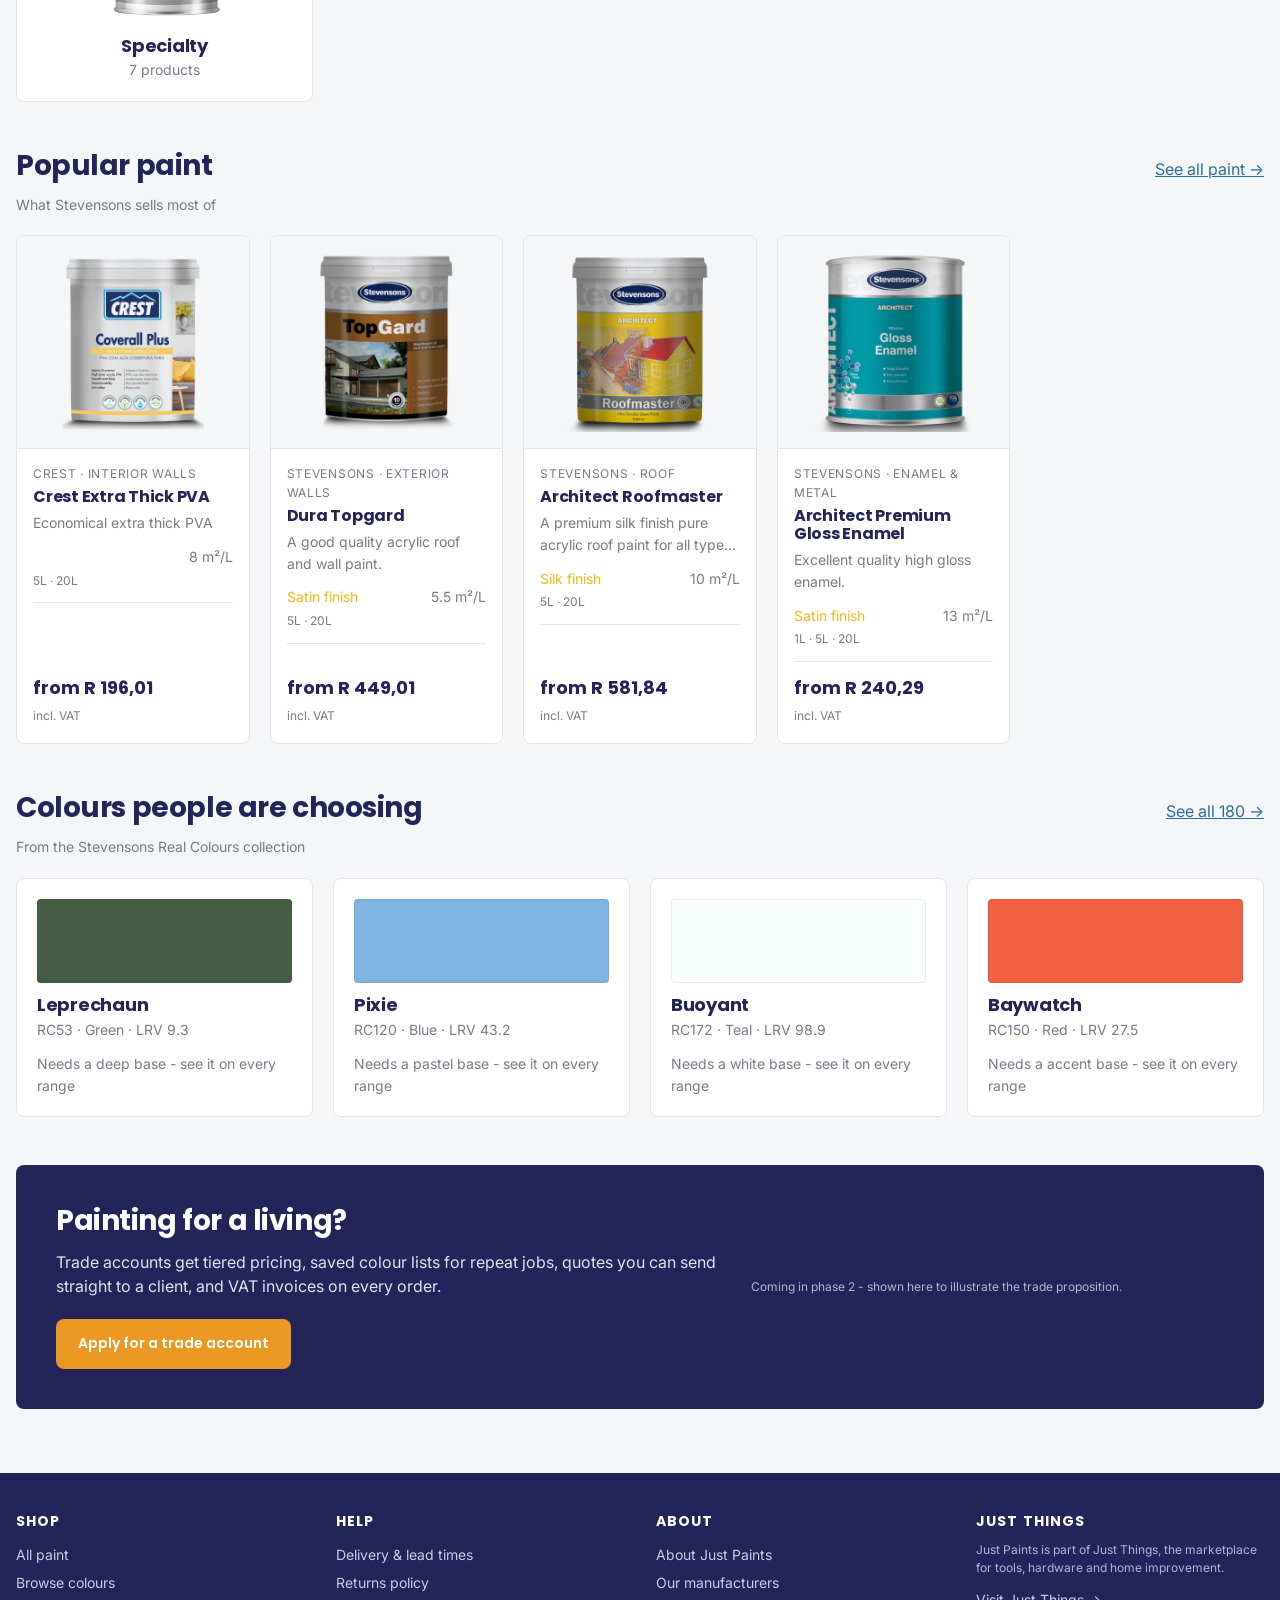
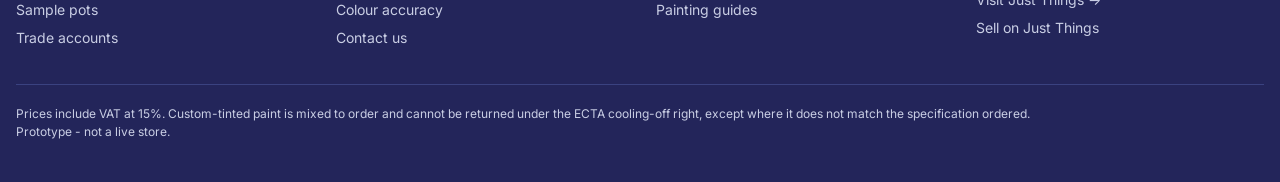
==== commit acf0a57f: "Wire the prototype to Stevensons' real catalogue Replace the invented products, prices and ratings w" ====
--- a/prototype/index.html
+++ b/prototype/index.html
@@ -108,27 +108,37 @@
     picks.map(c => `<div style="background:${c.hex}" title="${c.name} ${c.code}"></div>`).join("");
 })();
 
-// Categories, each illustrated with a tin in a representative colour.
+// Categories, each illustrated with the hero product from that category
+// (whichever has the most colour options and a real image).
 (function () {
-  const swatch = { "Interior walls": "RC75", "Exterior walls": "RC85", "Roof": "RC140",
-                   "Wood care": "RC19", "Enamel & metal": "RC102" };
+  const all = JT.products();
+  const pick = cat => all
+    .filter(p => p.category === cat && p.image)
+    .sort((a, b) => (b.colourCount || 0) - (a.colourCount || 0))[0];
+
   document.getElementById("categories").innerHTML = JT.categories().map(cat => {
-    const count = JT.products().filter(p => p.category === cat).length;
-    const c = JT.colourByCode(swatch[cat]);
+    const products = all.filter(p => p.category === cat);
+    const hero = pick(cat);
+    const art = hero
+      ? `<img class="category-photo" src="${hero.image}" alt="${hero.name}" loading="lazy">`
+      : JT.tinSvg(null, { label: cat.split(" ")[0].toLowerCase() });
     return `
-    <a class="card" href="products.html?category=${encodeURIComponent(cat)}" style="text-align:center">
-      <div style="display:grid;place-items:center;margin-bottom:var(--jt-space-2)">
-        ${JT.tinSvg(c ? c.hex : null, { label: cat.split(" ")[0].toLowerCase() })}
-      </div>
+    <a class="card category-card" href="products.html?category=${encodeURIComponent(cat)}">
+      <div class="category-art">${art}</div>
       <h3 style="margin-bottom:2px">${cat}</h3>
-      <p class="meta" style="margin:0">${count} product${count === 1 ? "" : "s"}</p>
+      <p class="meta" style="margin:0">${products.length} product${products.length === 1 ? "" : "s"}</p>
     </a>`;
   }).join("");
 })();
 
-// Featured products - real product cards.
+// Featured products - one tintable headline per top-of-funnel category.
 (function () {
-  const featured = [...JT.products()].sort((a, b) => b.reviews - a.reviews).slice(0, 4);
+  const wanted = ["Interior walls", "Exterior walls", "Roof", "Enamel & metal"];
+  const all = JT.products();
+  const featured = wanted.map(cat =>
+    [...all].filter(p => p.category === cat && (p.colourCount || 0) > 1)
+            .sort((a, b) => (b.colourCount || 0) - (a.colourCount || 0))[0]
+  ).filter(Boolean);
   document.getElementById("featured").innerHTML =
     featured.map(p => JT.productCard(p, null)).join("");
 })();
--- a/prototype/css/components.css
+++ b/prototype/css/components.css
@@ -209,6 +209,21 @@
 .product-art .art-flag { position: absolute; top: 10px; right: 10px; }
 
 .tin-art { width: 100%; max-width: 132px; height: auto; display: block; }
+.product-photo {
+  width: 100%; max-width: 180px; height: auto; display: block;
+  mix-blend-mode: multiply;             /* collapse the tin's own white background */
+}
+
+.category-card { text-align: center; }
+.category-art {
+  display: grid; place-items: center;
+  margin-bottom: var(--jt-space-3);
+  min-height: 150px;
+}
+.category-photo {
+  width: 100%; max-width: 140px; height: auto; display: block;
+  mix-blend-mode: multiply;
+}
 .tin-label {
   font-family: var(--jt-font-display); font-size: 13px; font-weight: 700;
   fill: var(--jt-blue-600); text-transform: lowercase; letter-spacing: -0.02em;
